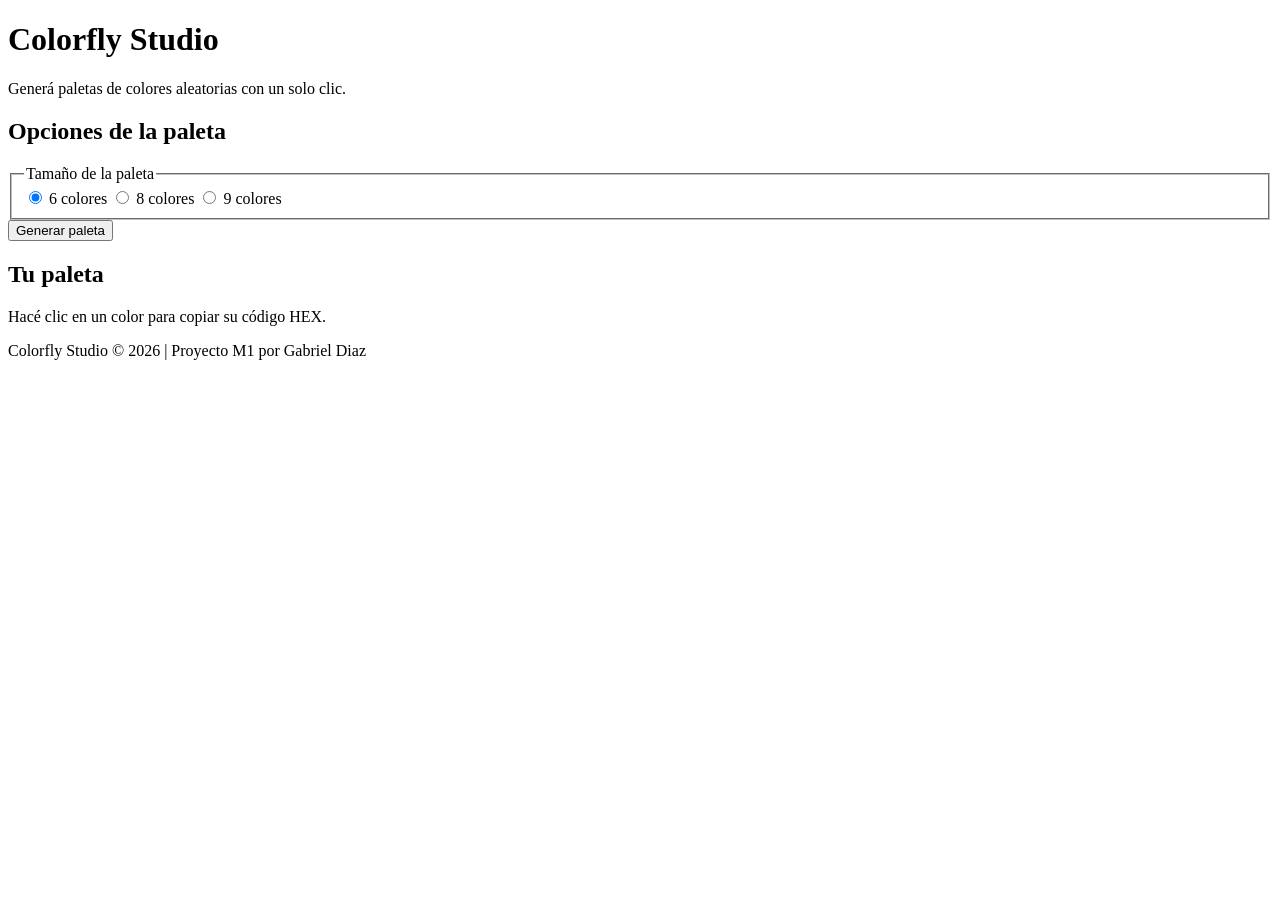
==== Desarrollo/index.html @ b4796680 "Agrego estructura HTML semántica de la aplicación" ====
<!DOCTYPE html>
<html lang="es">
<head>
  <meta charset="UTF-8">
  <meta name="viewport" content="width=device-width, initial-scale=1.0">
  <meta name="description" content="Generador de paletas de colores aleatorias de Colorfly Studio.">
  <title>Colorfly Studio | Generador de paletas</title>
  <link rel="stylesheet" href="styles.css">
  <script src="app.js" defer></script>
</head>
<body>
  <header class="encabezado">
    <h1 class="titulo">Colorfly Studio</h1>
    <p class="subtitulo">Generá paletas de colores aleatorias con un solo clic.</p>
  </header>

  <main class="contenedor">
    <section aria-labelledby="t-opciones" class="panel">
      <h2 id="t-opciones" class="visualmente-oculto">Opciones de la paleta</h2>
      <form id="formulario" class="formulario">
        <fieldset class="grupo">
          <legend>Tamaño de la paleta</legend>
          <label class="opcion"><input type="radio" name="tamano" value="6" checked> 6 colores</label>
          <label class="opcion"><input type="radio" name="tamano" value="8"> 8 colores</label>
          <label class="opcion"><input type="radio" name="tamano" value="9"> 9 colores</label>
        </fieldset>
        <button type="submit" class="boton">Generar paleta</button>
      </form>
    </section>

    <section aria-labelledby="t-paleta">
      <h2 id="t-paleta" class="titulo-seccion">Tu paleta</h2>
      <p class="ayuda">Hacé clic en un color para copiar su código HEX.</p>
      <ul id="paleta" class="paleta"></ul>
    </section>

    <p id="aviso" class="aviso" role="status" aria-live="polite"></p>
  </main>

  <footer class="pie">
    <p>Colorfly Studio &copy; 2026 | Proyecto M1 por Gabriel Diaz</p>
  </footer>
</body>
</html>
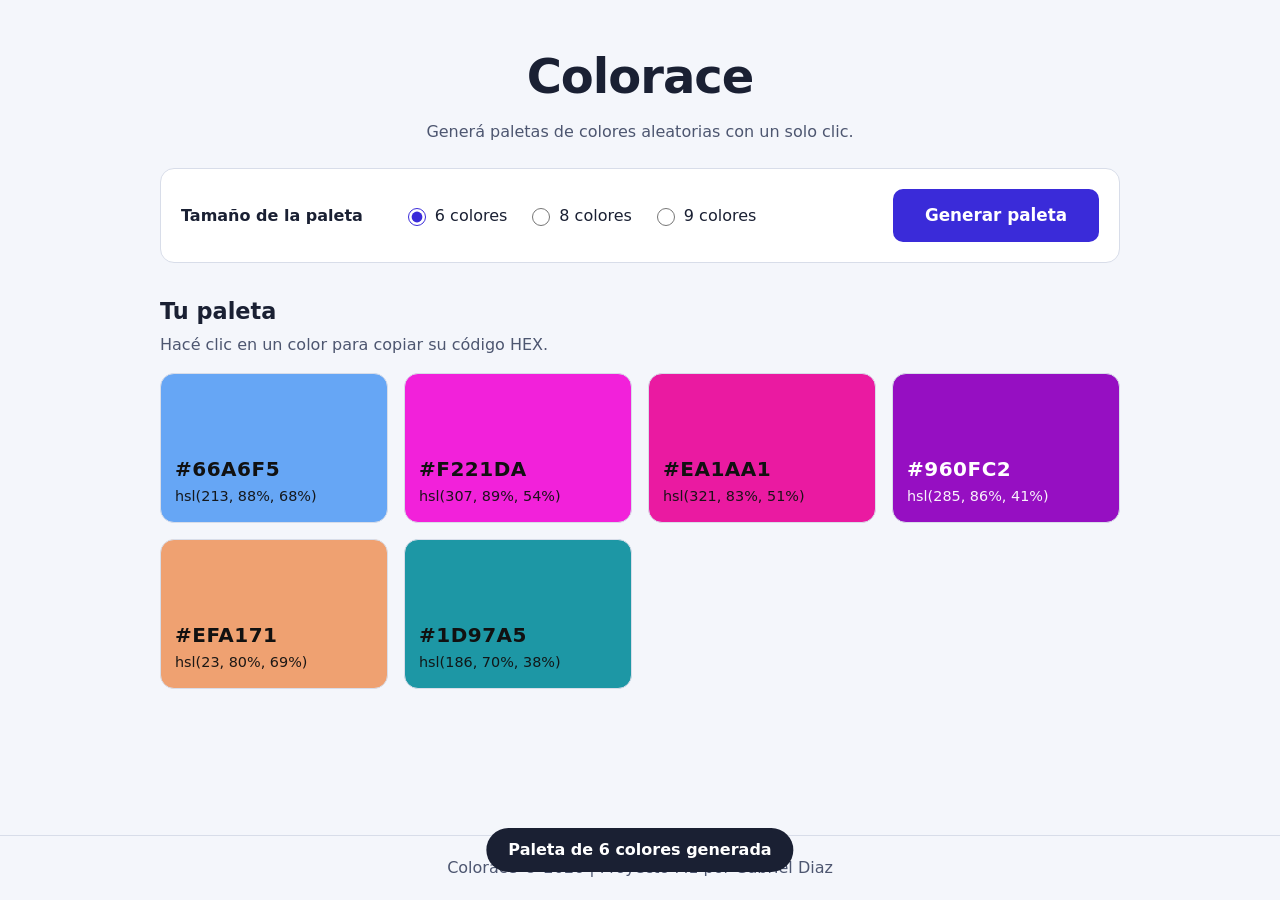
==== commit b500a829: "Ajusto el HTML de la aplicación" ====
--- a/Desarrollo/index.html
+++ b/Desarrollo/index.html
@@ -4,13 +4,13 @@
   <meta charset="UTF-8">
   <meta name="viewport" content="width=device-width, initial-scale=1.0">
   <meta name="description" content="Generador de paletas de colores aleatorias de Colorfly Studio.">
-  <title>Colorfly Studio | Generador de paletas</title>
+  <title>Colorace | Generador de paletas</title>
   <link rel="stylesheet" href="styles.css">
   <script src="app.js" defer></script>
 </head>
 <body>
   <header class="encabezado">
-    <h1 class="titulo">Colorfly Studio</h1>
+    <h1 class="titulo">Colorace</h1>
     <p class="subtitulo">Generá paletas de colores aleatorias con un solo clic.</p>
   </header>
 
@@ -38,7 +38,7 @@
   </main>
 
   <footer class="pie">
-    <p>Colorfly Studio &copy; 2026 | Proyecto M1 por Gabriel Diaz</p>
+    <p>Colorace &copy; 2026 | Proyecto M1 por Gabriel Diaz</p>
   </footer>
 </body>
 </html>
--- a/Desarrollo/styles.css
+++ b/Desarrollo/styles.css
@@ -0,0 +1,198 @@
+:root {
+  --fondo: #f4f6fb;
+  --superficie: #ffffff;
+  --texto: #1a2033;
+  --suave: #4d5670;
+  --acento: #3a2bd9;
+  --acento-oscuro: #2a1db0;
+  --borde: #d8dde9;
+  --radio: 14px;
+}
+
+* { box-sizing: border-box; }
+
+body {
+  margin: 0;
+  min-height: 100vh;
+  display: flex;
+  flex-direction: column;
+  font-family: system-ui, "Segoe UI", Arial, sans-serif;
+  line-height: 1.5;
+  color: var(--texto);
+  background: var(--fondo);
+}
+
+:focus-visible { 
+  outline: 3px solid var(--texto); 
+  outline-offset: 3px; 
+}
+
+.visualmente-oculto {
+  position: absolute;
+  width: 1px;
+  height: 1px;
+  overflow: hidden;
+  clip: rect(0 0 0 0);
+  white-space: nowrap;
+}
+
+.encabezado { 
+  padding: 40px 20px 24px; 
+  text-align: center; }
+
+.titulo { 
+  margin: 0; 
+  font-size: clamp(2rem, 5vw, 3rem); 
+  letter-spacing: -1px; 
+}
+.subtitulo { 
+  margin: 8px 0 0; 
+  color: var(--suave); 
+}
+
+.contenedor { flex: 1; width: 100%; 
+  max-width: 1000px; 
+  margin: 0 auto; 
+  padding: 0 20px 40px; 
+}
+
+.panel {
+  background: var(--superficie);
+  border: 1px solid var(--borde);
+  border-radius: var(--radio);
+  padding: 20px;
+  margin-bottom: 32px;
+}
+
+.formulario { 
+  display: flex; 
+  flex-wrap: wrap; 
+  justify-content: space-between; 
+  align-items: center; 
+  gap: 20px; 
+}
+
+.grupo { 
+  display: flex; 
+  flex-wrap: wrap; 
+  align-items: center; 
+  gap: 8px 20px; 
+  margin: 0; 
+  padding: 0; 
+  border: 0; 
+}
+.grupo legend { 
+  float: left; 
+  margin-right: 20px; 
+  padding: 0; 
+  font-weight: 700;
+}
+.opcion { 
+  display: inline-flex; 
+  align-items: center; 
+  gap: 6px; cursor: pointer; 
+}
+.opcion input { width: 18px; 
+  height: 18px; 
+  accent-color: var(--acento); 
+}
+
+.boton {
+  padding: 14px 32px;
+  border: 0;
+  border-radius: 10px;
+  background: var(--acento);
+  color: #fff;
+  font: inherit;
+  font-size: 1.05rem;
+  font-weight: 700;
+  cursor: pointer;
+  transition: background .2s ease, transform .1s ease;
+}
+.boton:hover { 
+  background: var(--acento-oscuro); 
+}
+.boton:active { 
+  transform: scale(.97); 
+}
+
+.titulo-seccion { 
+  margin: 0; 
+  font-size: 1.4rem; 
+}
+.ayuda { 
+  margin: 4px 0 16px; 
+  color: var(--suave); 
+}
+
+.paleta { 
+  list-style: none; 
+  margin: 0; padding: 0; 
+  display: grid; 
+  grid-template-columns: repeat(auto-fill, minmax(200px, 1fr)); 
+  gap: 16px; 
+}
+
+.color {
+  width: 100%;
+  min-height: 150px;
+  display: flex;
+  flex-direction: column;
+  justify-content: flex-end;
+  align-items: flex-start;
+  gap: 2px;
+  padding: 14px;
+  border: 1px solid var(--borde);
+  border-radius: var(--radio);
+  background: var(--color);
+  color: var(--texto-color);
+  font: inherit;
+  text-align: left;
+  cursor: pointer;
+  transition: transform .2s ease, box-shadow .2s ease;
+  animation: aparecer .35s ease both;
+}
+
+.color:hover { 
+  transform: translateY(-4px); 
+  box-shadow: 0 8px 20px rgba(26, 32, 51, .2); 
+}
+
+.codigo { 
+  font-size: 1.25rem; 
+  font-weight: 800; 
+  letter-spacing: .5px; 
+}
+
+.detalle { 
+  font-size: .9rem; opacity: .95; 
+}
+
+@keyframes aparecer { from { opacity: 0; transform: translateY(8px); } }
+
+.aviso {
+  position: fixed;
+  left: 50%;
+  bottom: 28px;
+  margin: 0;
+  padding: 10px 22px;
+  border-radius: 999px;
+  background: var(--texto);
+  color: #fff;
+  font-weight: 600;
+  opacity: 0;
+  transform: translate(-50%, 12px);
+  pointer-events: none;
+  transition: opacity .2s ease, transform .2s ease;
+}
+
+.aviso.visible { 
+  opacity: 1; transform: translate(-50%, 0); 
+}
+
+.pie { padding: 20px; text-align: center; color: var(--suave); border-top: 1px solid var(--borde); }
+.pie p { margin: 0; }
+
+@media (prefers-reduced-motion: reduce) {
+  .color, .aviso, .boton { animation: none; transition: none; }
+}
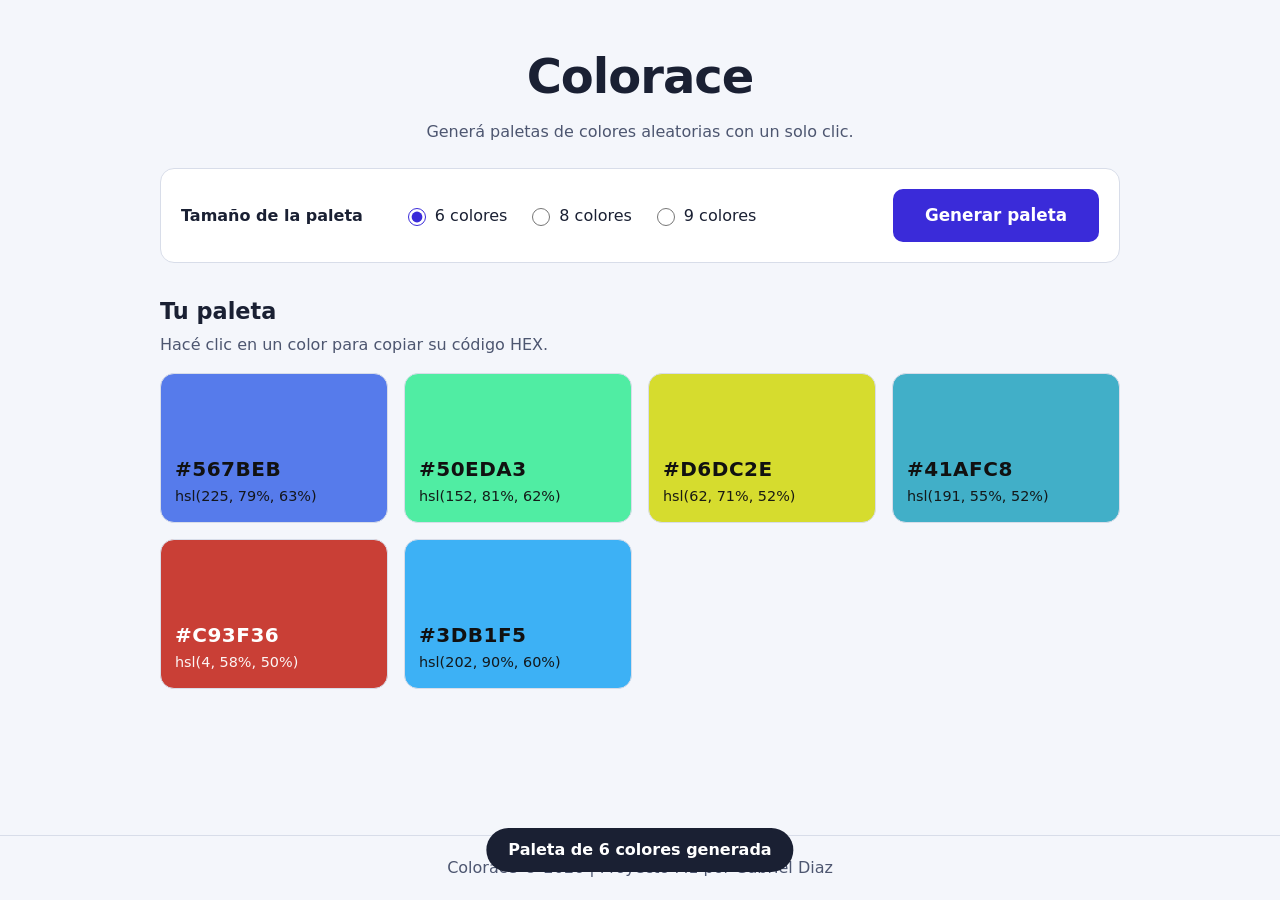
==== commit 0769e577: "Arreglo error te tipeo en html" ====
--- a/Desarrollo/index.html
+++ b/Desarrollo/index.html
@@ -3,7 +3,7 @@
 <head>
   <meta charset="UTF-8">
   <meta name="viewport" content="width=device-width, initial-scale=1.0">
-  <meta name="description" content="Generador de paletas de colores aleatorias de Colorfly Studio.">
+  <meta name="description" content="Generador de paletas de colores aleatorias de Colorace.">
   <title>Colorace | Generador de paletas</title>
   <link rel="stylesheet" href="styles.css">
   <script src="app.js" defer></script>
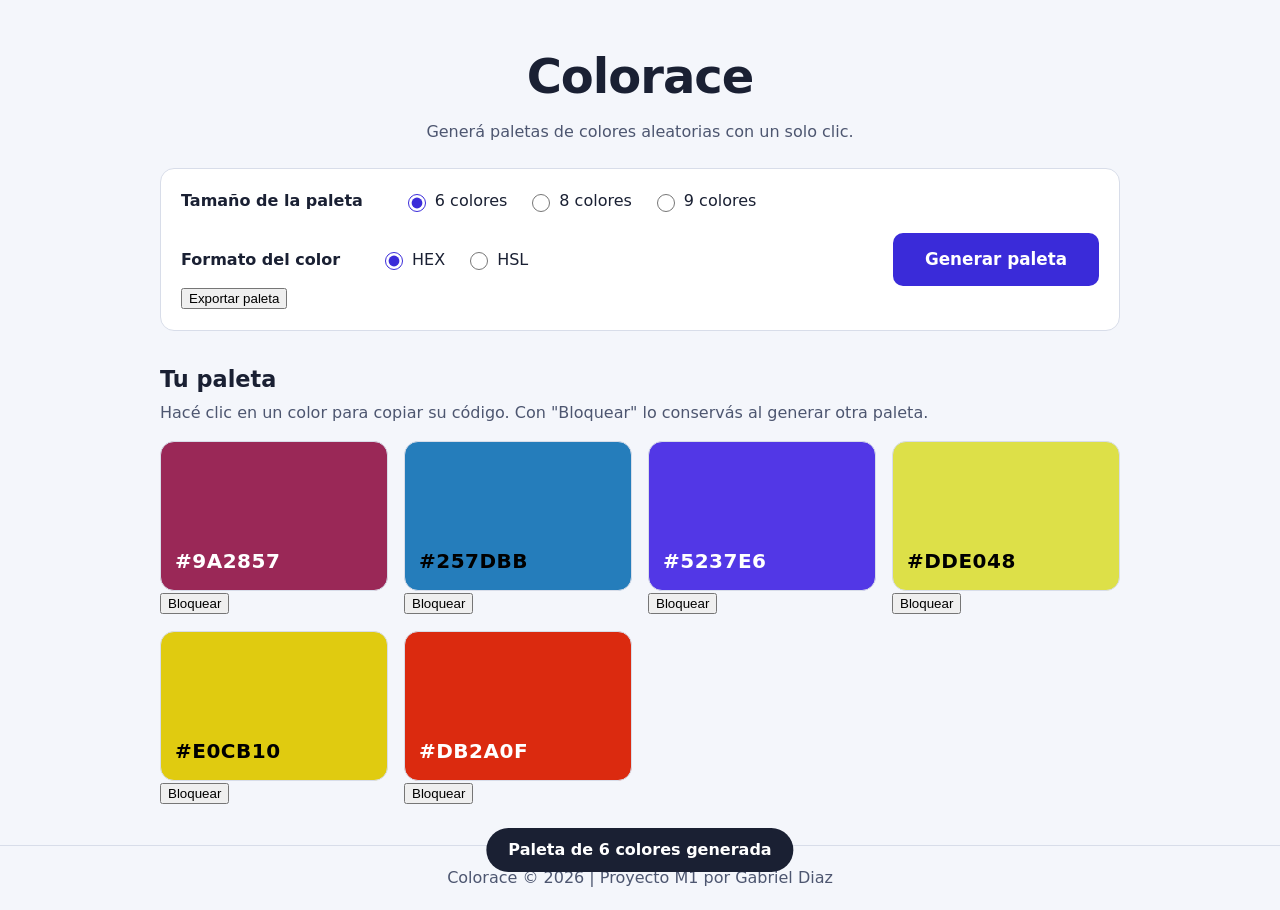
==== commit 159b2647: "Agrego selector de formato, acciones y sección de paletas guardadas" ====
--- a/Desarrollo/index.html
+++ b/Desarrollo/index.html
@@ -3,7 +3,7 @@
 <head>
   <meta charset="UTF-8">
   <meta name="viewport" content="width=device-width, initial-scale=1.0">
-  <meta name="description" content="Generador de paletas de colores aleatorias de Colorace.">
+  <meta name="description" content="Colorace: generador de paletas de colores aleatorias.">
   <title>Colorace | Generador de paletas</title>
   <link rel="stylesheet" href="styles.css">
   <script src="app.js" defer></script>
@@ -24,13 +24,21 @@
           <label class="opcion"><input type="radio" name="tamano" value="8"> 8 colores</label>
           <label class="opcion"><input type="radio" name="tamano" value="9"> 9 colores</label>
         </fieldset>
+        <fieldset class="grupo">
+          <legend>Formato del color</legend>
+          <label class="opcion"><input type="radio" name="formato" value="hex" checked> HEX</label>
+          <label class="opcion"><input type="radio" name="formato" value="hsl"> HSL</label>
+        </fieldset>
         <button type="submit" class="boton">Generar paleta</button>
       </form>
+      <div class="acciones">
+        <button type="button" class="boton-secundario" id="exportar">Exportar paleta</button>
+      </div>
     </section>
 
     <section aria-labelledby="t-paleta">
       <h2 id="t-paleta" class="titulo-seccion">Tu paleta</h2>
-      <p class="ayuda">Hacé clic en un color para copiar su código HEX.</p>
+      <p class="ayuda">Hacé clic en un color para copiar su código. Con "Bloquear" lo conservás al generar otra paleta.</p>
       <ul id="paleta" class="paleta"></ul>
     </section>
 
